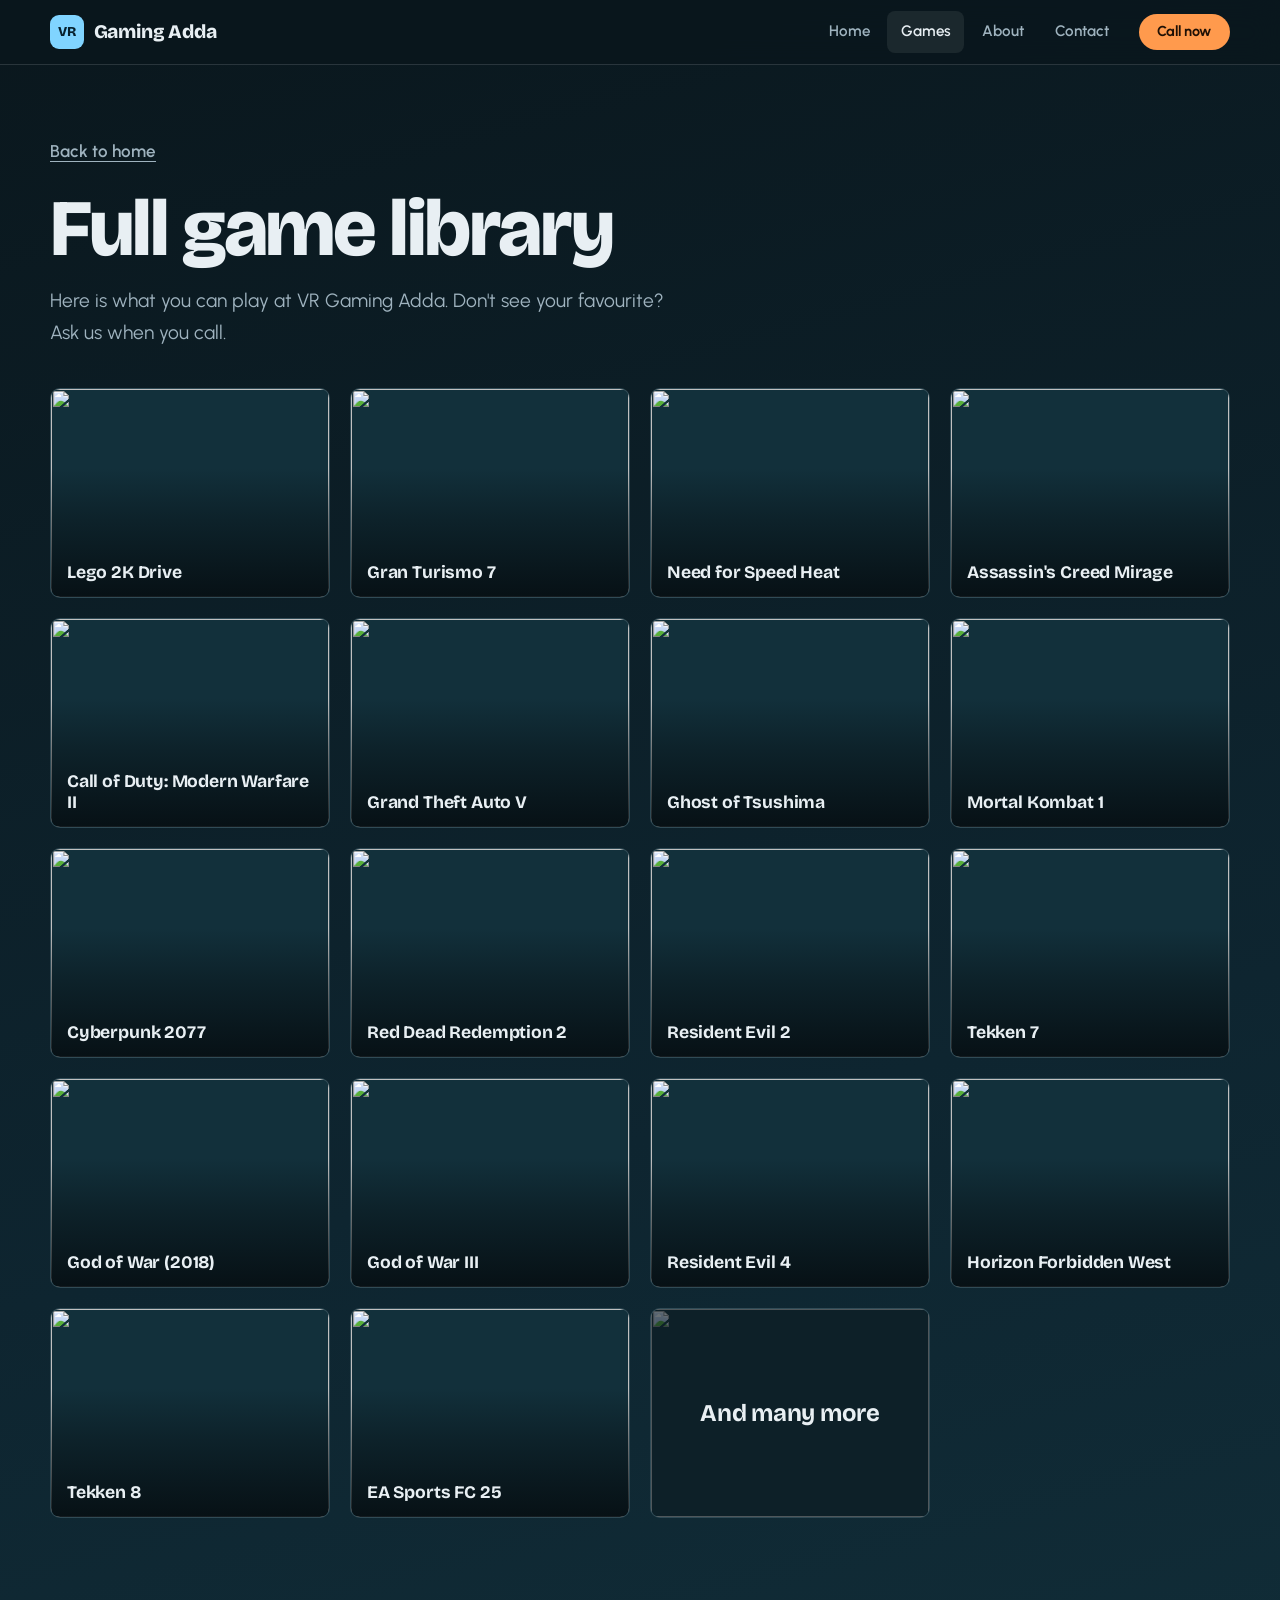
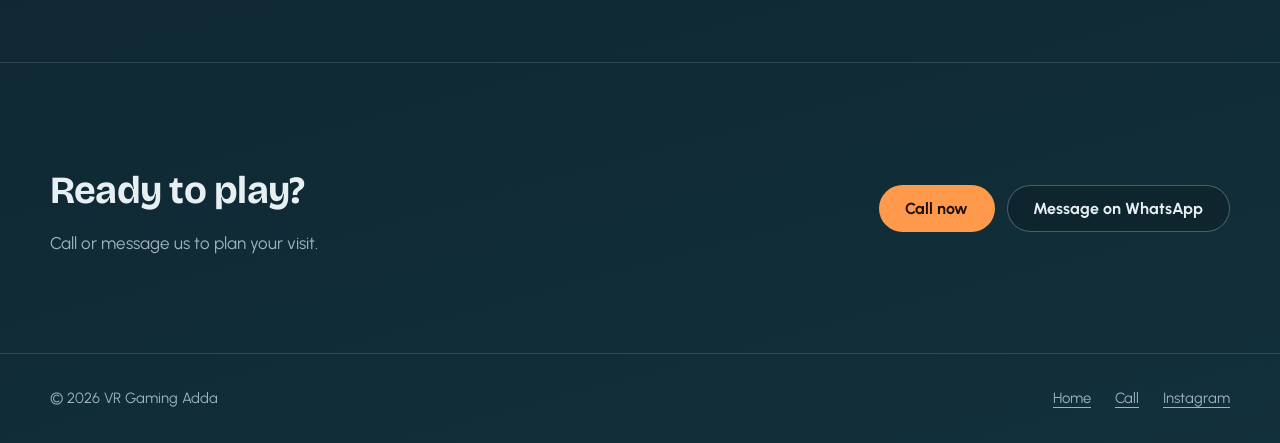
==== games.html @ e8f4fcd9 "original_code" ====
<!DOCTYPE html>
<html lang="en">
<head>
  <meta charset="UTF-8">
  <meta name="viewport" content="width=device-width, initial-scale=1">
  <title>Full Game Library | VR Gaming Adda</title>
  <meta name="description" content="Browse the PS4 and PS5 game library at VR Gaming Adda, Ghaziabad: God of War, Tekken, GTA V, Red Dead Redemption 2, EA Sports FC 25 and many more.">
  <meta name="theme-color" content="#0a171d">
  <meta property="og:type" content="website">
  <meta property="og:title" content="Full Game Library | VR Gaming Adda">
  <meta property="og:description" content="Browse the PS4 and PS5 games you can play at VR Gaming Adda in Ghaziabad.">
  <link rel="icon" href="data:image/svg+xml,%3Csvg xmlns='http://www.w3.org/2000/svg' viewBox='0 0 100 100'%3E%3Ctext y='.9em' font-size='90'%3E🎮%3C/text%3E%3C/svg%3E">

  <link rel="preconnect" href="https://fonts.googleapis.com">
  <link rel="preconnect" href="https://fonts.gstatic.com" crossorigin>
  <link href="https://fonts.googleapis.com/css2?family=Bricolage+Grotesque:wght@700;800&family=Urbanist:wght@400;500;600;700&display=swap" rel="stylesheet">
  <link rel="stylesheet" href="style.css">

  <script>document.documentElement.classList.add('js');</script>
</head>
<body>
  <a class="skip-link" href="#main">Skip to content</a>

  <header class="site-header">
    <div class="container header-inner">
      <a class="logo" href="index.html" aria-label="VR Gaming Adda, home">
        <span class="logo-badge" aria-hidden="true">VR</span>
        Gaming Adda
      </a>

      <nav id="site-nav" class="site-nav" aria-label="Main">
        <a href="index.html#home">Home</a>
        <a href="games.html" aria-current="page">Games</a>
        <a href="index.html#about">About</a>
        <a href="index.html#contact">Contact</a>
      </nav>

      <div class="header-actions">
        <a class="btn btn-primary btn-sm" href="tel:+917838750992">Call now</a>
        <button class="nav-toggle" type="button" aria-expanded="false" aria-controls="site-nav" aria-label="Open menu">
          <span class="nav-toggle-bars" aria-hidden="true"></span>
        </button>
      </div>
    </div>
  </header>

  <main id="main">

    <div class="container page-head">
      <a class="back-link" href="index.html">Back to home</a>
      <h1>Full game library</h1>
      <p class="page-lead">Here is what you can play at VR Gaming Adda. Don't see your favourite? Ask us when you call.</p>
    </div>

    <section class="section section--tight" aria-label="Game list">
      <div class="container">
        <ul class="tile-grid tile-grid--library" role="list">
          <li>
            <article class="tile reveal">
              <img src="img/lego.jpeg" alt="" loading="lazy" decoding="async">
              <h2 class="tile-title">Lego 2K Drive</h2>
            </article>
          </li>
          <li>
            <article class="tile reveal">
              <img src="img/gran.jpeg" alt="" loading="lazy" decoding="async">
              <h2 class="tile-title">Gran Turismo 7</h2>
            </article>
          </li>
          <li>
            <article class="tile reveal">
              <img src="img/nfs.jpeg" alt="" loading="lazy" decoding="async">
              <h2 class="tile-title">Need for Speed Heat</h2>
            </article>
          </li>
          <li>
            <article class="tile reveal">
              <img src="img/assasin.jpeg" alt="" loading="lazy" decoding="async">
              <h2 class="tile-title">Assassin's Creed Mirage</h2>
            </article>
          </li>
          <li>
            <article class="tile reveal">
              <img src="img/callofdutymw2.jpeg" alt="" loading="lazy" decoding="async">
              <h2 class="tile-title">Call of Duty: Modern Warfare II</h2>
            </article>
          </li>
          <li>
            <article class="tile reveal">
              <img src="img/gta5.jpeg" alt="" loading="lazy" decoding="async">
              <h2 class="tile-title">Grand Theft Auto V</h2>
            </article>
          </li>
          <li>
            <article class="tile reveal">
              <img src="img/ghost.jpeg" alt="" loading="lazy" decoding="async">
              <h2 class="tile-title">Ghost of Tsushima</h2>
            </article>
          </li>
          <li>
            <article class="tile reveal">
              <img src="img/mortal%20kombat%201.jpeg" alt="" loading="lazy" decoding="async">
              <h2 class="tile-title">Mortal Kombat 1</h2>
            </article>
          </li>
          <li>
            <article class="tile reveal">
              <img src="img/cyberpunk.jpeg" alt="" loading="lazy" decoding="async">
              <h2 class="tile-title">Cyberpunk 2077</h2>
            </article>
          </li>
          <li>
            <article class="tile reveal">
              <img src="img/red%20dead%202.jpeg" alt="" loading="lazy" decoding="async">
              <h2 class="tile-title">Red Dead Redemption 2</h2>
            </article>
          </li>
          <li>
            <article class="tile reveal">
              <img src="img/residen%20evil%202.jpeg" alt="" loading="lazy" decoding="async">
              <h2 class="tile-title">Resident Evil 2</h2>
            </article>
          </li>
          <li>
            <article class="tile reveal">
              <img src="img/tekken%207.jpeg" alt="" loading="lazy" decoding="async">
              <h2 class="tile-title">Tekken 7</h2>
            </article>
          </li>
          <li>
            <article class="tile reveal">
              <img src="img/gow%204.jpeg" alt="" loading="lazy" decoding="async">
              <h2 class="tile-title">God of War (2018)</h2>
            </article>
          </li>
          <li>
            <article class="tile reveal">
              <img src="img/gow3.jpeg" alt="" loading="lazy" decoding="async">
              <h2 class="tile-title">God of War III</h2>
            </article>
          </li>
          <li>
            <article class="tile reveal">
              <img src="img/resident%20evil%204.jpeg" alt="" loading="lazy" decoding="async">
              <h2 class="tile-title">Resident Evil 4</h2>
            </article>
          </li>
          <li>
            <article class="tile reveal">
              <img src="img/horizon%20west.jpeg" alt="" loading="lazy" decoding="async">
              <h2 class="tile-title">Horizon Forbidden West</h2>
            </article>
          </li>
          <li>
            <article class="tile reveal">
              <img src="img/tekken%208.jpeg" alt="" loading="lazy" decoding="async">
              <h2 class="tile-title">Tekken 8</h2>
            </article>
          </li>
          <li>
            <article class="tile reveal">
              <img src="img/fc25.jpeg" alt="" loading="lazy" decoding="async">
              <h2 class="tile-title">EA Sports FC 25</h2>
            </article>
          </li>
          <li>
            <article class="tile tile--more reveal">
              <img src="img/manymore.jpeg" alt="" loading="lazy" decoding="async">
              <h2 class="tile-title">And many more</h2>
            </article>
          </li>
        </ul>
      </div>
    </section>

    <section class="section cta" aria-labelledby="cta-title">
      <div class="container cta-inner">
        <div>
          <h2 id="cta-title">Ready to play?</h2>
          <p>Call or message us to plan your visit.</p>
        </div>
        <div class="hero-actions">
          <a class="btn btn-primary" href="tel:+917838750992">Call now</a>
          <a class="btn btn-outline" href="https://wa.me/917838750992?text=Hi!%20I%27d%20like%20to%20visit%20VR%20Gaming%20Adda.%20Are%20slots%20available%3F" target="_blank" rel="noopener noreferrer">Message on WhatsApp<span class="sr-only"> (opens in a new tab)</span></a>
        </div>
      </div>
    </section>

  </main>

  <footer class="site-footer">
    <div class="container footer-inner">
      <p>&copy; <span id="year">2026</span> VR Gaming Adda</p>
      <ul class="footer-links" role="list">
        <li><a href="index.html">Home</a></li>
        <li><a href="tel:+917838750992">Call</a></li>
        <li><a href="https://instagram.com/vrgamingadda" target="_blank" rel="noopener noreferrer">Instagram<span class="sr-only"> (opens in a new tab)</span></a></li>
      </ul>
    </div>
  </footer>

  <script src="script.js"></script>
</body>
</html>
---- style.css ----
/* ==========================================================================
   VR Gaming Adda: shared styles (used by index.html and games.html)
   Tweak the values in :root to restyle the whole site.
   ========================================================================== */

:root {
  /* Colour */
  --ink: #0a171d;          /* page background */
  --teal: #12303b;         /* raised surfaces */
  --screen: #80d4ff;       /* links, focus rings, accents (your original blue) */
  --ember: #ff9a4d;        /* call-to-action buttons */
  --mist: #e8eff3;         /* main text */
  --slate: #9fb3bf;        /* secondary text */
  --line: rgba(232, 239, 243, 0.14);
  --line-strong: rgba(232, 239, 243, 0.28);

  /* Type */
  --font-display: 'Bricolage Grotesque', 'Urbanist', system-ui, sans-serif;
  --font-body: 'Urbanist', system-ui, -apple-system, 'Segoe UI', Roboto, sans-serif;

  /* Layout */
  --header-h: 64px;
  --wrap: 1180px;
  --gutter: clamp(1rem, 4vw, 2rem);
  --radius: 10px;
  --tile-ratio: 4 / 3;     /* shape of game cards. Try 3 / 4 for portrait covers */
}

/* ---------- Base ---------- */

*, *::before, *::after { box-sizing: border-box; }

html {
  -webkit-text-size-adjust: 100%;
  scroll-behavior: smooth;
  /* keeps anchor targets from hiding under the sticky header */
  scroll-padding-top: calc(var(--header-h) + 1rem);
}

body {
  margin: 0;
  min-height: 100vh;
  font-family: var(--font-body);
  font-size: 1.0625rem;
  line-height: 1.65;
  color: var(--mist);
  background-color: var(--ink);
  background-image: linear-gradient(165deg, #0a171d 0%, #0e2530 55%, #12303b 100%);
}

img { display: block; max-width: 100%; }

a { color: var(--screen); }

h1, h2, h3 { font-family: var(--font-display); margin: 0; }

:focus-visible {
  outline: 3px solid var(--screen);
  outline-offset: 3px;
  border-radius: 4px;
}

.container {
  width: min(100% - 2 * var(--gutter), var(--wrap));
  margin-inline: auto;
}

.sr-only {
  position: absolute;
  width: 1px; height: 1px;
  margin: -1px; padding: 0;
  overflow: hidden;
  clip: rect(0, 0, 0, 0);
  white-space: nowrap;
  border: 0;
}

.skip-link {
  position: absolute;
  left: 1rem;
  top: -4rem;
  z-index: 200;
  padding: 0.6rem 1rem;
  border-radius: 8px;
  background: var(--ember);
  color: #1f1005;
  font-weight: 700;
  text-decoration: none;
}
.skip-link:focus { top: 1rem; }

/* ---------- Buttons ---------- */

.btn {
  display: inline-flex;
  align-items: center;
  justify-content: center;
  gap: 0.5rem;
  padding: 0.8rem 1.6rem;
  border: 1px solid transparent;
  border-radius: 999px;
  font: 700 1rem/1.2 var(--font-body);
  text-decoration: none;
  cursor: pointer;
  transition: background-color 0.2s ease, border-color 0.2s ease, color 0.2s ease;
}
.btn-primary { background: var(--ember); color: #1f1005; }
.btn-primary:hover { background: #ffb073; }
.btn-outline { border-color: var(--line-strong); color: var(--mist); background: rgba(10, 23, 29, 0.35); }
.btn-outline:hover { border-color: var(--mist); background: rgba(232, 239, 243, 0.1); }
.btn-sm { padding: 0.55rem 1.1rem; font-size: 0.9rem; }

/* ---------- Header ---------- */

.site-header {
  position: sticky;
  top: 0;
  z-index: 100;
  background: rgba(10, 23, 29, 0.85);
  -webkit-backdrop-filter: blur(14px);
  backdrop-filter: blur(14px);
  border-bottom: 1px solid var(--line);
}

.header-inner {
  display: flex;
  align-items: center;
  gap: 1rem;
  min-height: var(--header-h);
}

.logo {
  display: inline-flex;
  align-items: center;
  gap: 0.6rem;
  font-family: var(--font-display);
  font-size: 1.2rem;
  font-weight: 800;
  letter-spacing: -0.01em;
  color: var(--mist);
  text-decoration: none;
  white-space: nowrap;
}
.logo-badge {
  display: grid;
  place-items: center;
  width: 34px;
  height: 34px;
  border-radius: 9px;
  background: var(--screen);
  color: #06202c;
  font-size: 0.85rem;
  font-weight: 800;
}

.site-nav {
  display: flex;
  align-items: center;
  gap: 0.25rem;
  margin-left: auto;
}
.site-nav a {
  padding: 0.5rem 0.85rem;
  border-radius: 8px;
  color: var(--slate);
  font-weight: 600;
  font-size: 0.95rem;
  text-decoration: none;
  transition: color 0.2s ease, background-color 0.2s ease;
}
.site-nav a:hover,
.site-nav a[aria-current] { color: var(--mist); background: rgba(232, 239, 243, 0.08); }

.header-actions { display: flex; align-items: center; gap: 0.5rem; }

.nav-toggle {
  display: none;
  align-items: center;
  justify-content: center;
  width: 44px;
  height: 44px;
  padding: 0;
  border: 1px solid var(--line-strong);
  border-radius: 10px;
  background: transparent;
  color: var(--mist);
  cursor: pointer;
}
.nav-toggle-bars,
.nav-toggle-bars::before,
.nav-toggle-bars::after {
  display: block;
  width: 18px;
  height: 2px;
  border-radius: 2px;
  background: currentColor;
  transition: transform 0.25s ease, background-color 0.2s ease;
}
.nav-toggle-bars { position: relative; }
.nav-toggle-bars::before,
.nav-toggle-bars::after { content: ""; position: absolute; left: 0; }
.nav-toggle-bars::before { top: -6px; }
.nav-toggle-bars::after { top: 6px; }
.nav-toggle[aria-expanded="true"] .nav-toggle-bars { background: transparent; }
.nav-toggle[aria-expanded="true"] .nav-toggle-bars::before { transform: translateY(6px) rotate(45deg); }
.nav-toggle[aria-expanded="true"] .nav-toggle-bars::after { transform: translateY(-6px) rotate(-45deg); }

@media (max-width: 820px) {
  .header-inner { flex-wrap: wrap; }
  .header-actions { margin-left: auto; }

  /* Without JavaScript the links simply wrap onto a second row. */
  .site-nav { order: 3; width: 100%; margin: 0; flex-wrap: wrap; padding-bottom: 0.6rem; }

  /* With JavaScript they collapse into a menu. */
  .js .header-inner { flex-wrap: nowrap; }
  .js .nav-toggle { display: inline-flex; }
  .js .site-nav {
    display: none;
    position: absolute;
    top: 100%;
    left: 0;
    right: 0;
    flex-direction: column;
    align-items: stretch;
    gap: 0;
    padding: 0.5rem var(--gutter) 1rem;
    background: rgba(10, 23, 29, 0.98);
    border-bottom: 1px solid var(--line-strong);
  }
  .js .site-nav.is-open { display: flex; }
  .site-nav a { padding: 0.85rem 0.5rem; font-size: 1.05rem; }
}

@media (max-width: 400px) {
  .header-inner { gap: 0.5rem; }
  .logo { font-size: 1rem; gap: 0.5rem; }
  .logo-badge { width: 30px; height: 30px; font-size: 0.8rem; }
  .header-actions .btn-sm { padding: 0.5rem 0.9rem; }
}

/* ---------- Hero (home page) ---------- */

.hero {
  position: relative;
  isolation: isolate;
  display: flex;
  align-items: flex-end;
  min-height: 88vh;
  min-height: 88svh;
  padding-block: 5rem clamp(2.5rem, 7vw, 5rem);
  overflow: hidden;
  background: var(--teal);
}
.hero-bg {
  position: absolute;
  inset: 0;
  z-index: -2;
  width: 100%;
  height: 100%;
  object-fit: cover;
}
.hero::after {
  content: "";
  position: absolute;
  inset: 0;
  z-index: -1;
  background:
    linear-gradient(0deg, var(--ink) 0%, rgba(10, 23, 29, 0) 35%),
    linear-gradient(90deg, rgba(10, 23, 29, 0.9) 0%, rgba(10, 23, 29, 0.6) 55%, rgba(10, 23, 29, 0.3) 100%);
}
@media (max-width: 600px) {
  .hero::after {
    background:
      linear-gradient(0deg, var(--ink) 0%, rgba(10, 23, 29, 0) 35%),
      rgba(10, 23, 29, 0.6);
  }
}

.status {
  display: inline-flex;
  align-items: center;
  gap: 0.6rem;
  margin: 0 0 1.25rem;
  padding: 0.4rem 0.95rem;
  border: 1px solid var(--line-strong);
  border-radius: 999px;
  background: rgba(10, 23, 29, 0.7);
  font-size: 0.9rem;
  font-weight: 600;
}
.status-dot {
  width: 0.6rem;
  height: 0.6rem;
  border-radius: 50%;
  background: var(--screen);
}
.status[data-state="open"] .status-dot { background: #4ade80; box-shadow: 0 0 0 4px rgba(74, 222, 128, 0.22); }
.status[data-state="closed"] .status-dot { background: var(--ember); box-shadow: 0 0 0 4px rgba(255, 154, 77, 0.22); }

.hero h1 {
  font-size: clamp(3.25rem, 11vw, 8rem);
  font-weight: 800;
  line-height: 0.95;
  letter-spacing: -0.035em;
}
.hero h1 span { display: block; }
/* each line steps in a little further, like climbing levels */
@media (min-width: 700px) {
  .hero h1 span:nth-child(2) { padding-left: 0.5em; }
  .hero h1 span:nth-child(3) { padding-left: 1em; }
}

.hero-lead {
  max-width: 30em;
  margin: 1.5rem 0 2rem;
  font-size: clamp(1.1rem, 2.5vw, 1.35rem);
  color: var(--mist);
}
.hero-actions { display: flex; flex-wrap: wrap; gap: 0.75rem; }

/* One orchestrated page-load moment: the title, then the details. */
@keyframes rise {
  from { opacity: 0; transform: translateY(24px); }
  to   { opacity: 1; transform: none; }
}
.hero .status,
.hero h1 span,
.hero .hero-lead,
.hero .hero-actions { animation: rise 0.7s cubic-bezier(0.2, 0.7, 0.2, 1) both; }
.hero h1 span:nth-child(1) { animation-delay: 0.10s; }
.hero h1 span:nth-child(2) { animation-delay: 0.22s; }
.hero h1 span:nth-child(3) { animation-delay: 0.34s; }
.hero .hero-lead    { animation-delay: 0.50s; }
.hero .hero-actions { animation-delay: 0.60s; }

/* ---------- Sections ---------- */

.section { padding-block: clamp(3.5rem, 8vw, 6rem); }
.section--tight { padding-top: 1rem; }

.section-head {
  display: flex;
  flex-wrap: wrap;
  align-items: flex-end;
  justify-content: space-between;
  gap: 0.75rem 2rem;
  margin-bottom: 2rem;
}
.section-title {
  font-size: clamp(2rem, 5vw, 3.1rem);
  font-weight: 700;
  line-height: 1.1;
  letter-spacing: -0.025em;
}
.section-sub { margin: 0.5rem 0 0; color: var(--slate); }

.text-link { font-weight: 700; text-underline-offset: 0.25em; }

/* ---------- Game tiles ---------- */

.tile-grid {
  display: grid;
  grid-template-columns: repeat(2, minmax(0, 1fr));
  gap: clamp(0.75rem, 2vw, 1.25rem);
  margin: 0;
  padding: 0;
  list-style: none;
}
@media (min-width: 720px) {
  .tile-grid { grid-template-columns: repeat(3, minmax(0, 1fr)); }
}
@media (min-width: 1040px) {
  .tile-grid--library { grid-template-columns: repeat(4, minmax(0, 1fr)); }
}

.tile {
  position: relative;
  margin: 0;
  overflow: hidden;
  aspect-ratio: var(--tile-ratio);
  border: 1px solid var(--line);
  border-radius: var(--radius);
  background: var(--teal);
  transition: border-color 0.25s ease;
}
.tile img {
  position: absolute;
  inset: 0;
  width: 100%;
  height: 100%;
  object-fit: cover;
  transition: transform 0.6s ease;
}
/* dark fade so the title is always readable, whatever the cover looks like */
.tile::after {
  content: "";
  position: absolute;
  inset: 0;
  background: linear-gradient(0deg, rgba(6, 14, 18, 0.92) 0%, rgba(6, 14, 18, 0.4) 38%, rgba(6, 14, 18, 0) 62%);
}
.tile-title {
  position: absolute;
  z-index: 1;
  left: 0;
  right: 0;
  bottom: 0;
  padding: 0.9rem 1rem;
  font-size: clamp(0.95rem, 1.6vw, 1.1rem);
  font-weight: 700;
  line-height: 1.2;
  letter-spacing: -0.01em;
}

.tile--more::after { background: rgba(10, 23, 29, 0.62); }
.tile--more .tile-title {
  top: 0;
  display: grid;
  place-items: center;
  padding: 1rem;
  text-align: center;
  font-size: clamp(1.15rem, 2.4vw, 1.5rem);
}

@media (hover: hover) {
  .tile:hover { border-color: rgba(128, 212, 255, 0.6); }
  .tile:hover img { transform: scale(1.05); }
}

/* Scroll reveal for tiles. Only applies when JavaScript is running,
   so the games are never hidden if it fails to load. */
.js .reveal {
  opacity: 0;
  transform: translateY(18px);
  transition:
    opacity 0.6s ease var(--d, 0s),
    transform 0.6s ease var(--d, 0s),
    border-color 0.25s ease;
}
.js .reveal.is-visible { opacity: 1; transform: none; }

/* ---------- About ---------- */

.split { display: grid; gap: 2.5rem; }
@media (min-width: 880px) {
  .split { grid-template-columns: minmax(0, 1.15fr) minmax(0, 1fr); gap: 5rem; align-items: start; }
}

.about-text {
  max-width: 34em;
  margin: 1.25rem 0 0;
  font-size: 1.2rem;
  line-height: 1.65;
}

.specs { margin: 0; border-top: 1px solid var(--line-strong); }
.spec {
  display: grid;
  grid-template-columns: 7rem 1fr;
  gap: 1rem;
  padding: 1.1rem 0;
  border-bottom: 1px solid var(--line);
}
.spec dt { color: var(--slate); font-weight: 600; }
.spec dd { margin: 0; font-weight: 600; }

/* ---------- Contact ---------- */

.contact-number {
  display: inline-block;
  margin-top: 1.25rem;
  font-family: var(--font-display);
  font-size: clamp(1.75rem, 6vw, 3.5rem);
  font-weight: 800;
  line-height: 1.05;
  letter-spacing: -0.03em;
  white-space: nowrap;
  color: var(--mist);
  text-decoration: none;
}
.contact-number:hover { color: var(--ember); }
.contact-hours { margin: 0.75rem 0 0; color: var(--slate); }

.contact-list { margin: 0; padding: 0; list-style: none; border-top: 1px solid var(--line-strong); }
.contact-list li { border-bottom: 1px solid var(--line); }
.contact-list a {
  display: flex;
  flex-wrap: wrap;
  justify-content: space-between;
  gap: 0.25rem 1rem;
  padding: 1.1rem 0.5rem;
  color: var(--mist);
  font-weight: 700;
  text-decoration: none;
  transition: background-color 0.2s ease;
}
.contact-list a:hover { background: rgba(232, 239, 243, 0.05); }
.contact-list a span:last-child { color: var(--slate); font-weight: 500; overflow-wrap: anywhere; }

/* ---------- Games page ---------- */

.page-head { padding-block: clamp(2.5rem, 6vw, 4.5rem) 1.5rem; }
.back-link { display: inline-block; margin-bottom: 1.5rem; color: var(--slate); font-weight: 600; text-underline-offset: 0.25em; }
.back-link:hover { color: var(--mist); }
.page-head h1 {
  font-size: clamp(2.6rem, 8vw, 5rem);
  font-weight: 800;
  line-height: 1;
  letter-spacing: -0.03em;
}
.page-lead { max-width: 32em; margin: 1rem 0 0; font-size: 1.2rem; color: var(--slate); }

.cta { border-top: 1px solid var(--line); margin-top: clamp(1rem, 4vw, 3rem); }
.cta-inner { display: flex; flex-wrap: wrap; align-items: center; justify-content: space-between; gap: 1.5rem 2rem; }
.cta h2 { font-size: clamp(1.6rem, 4vw, 2.4rem); font-weight: 700; letter-spacing: -0.02em; }
.cta p { margin: 0.4rem 0 0; color: var(--slate); }

/* ---------- Footer ---------- */

.site-footer {
  padding-block: 2rem;
  border-top: 1px solid var(--line);
  color: var(--slate);
  font-size: 0.925rem;
}
.footer-inner { display: flex; flex-wrap: wrap; justify-content: space-between; gap: 0.75rem 2rem; }
.footer-inner p { margin: 0; }
.footer-links { display: flex; flex-wrap: wrap; gap: 0.5rem 1.5rem; margin: 0; padding: 0; list-style: none; }
.footer-links a { color: var(--slate); text-underline-offset: 0.25em; }
.footer-links a:hover { color: var(--mist); }

/* ---------- Reduced motion ---------- */

@media (prefers-reduced-motion: reduce) {
  html { scroll-behavior: auto; }
  *, *::before, *::after {
    animation-duration: 0.01ms !important;
    animation-delay: 0s !important;
    transition-duration: 0.01ms !important;
    transition-delay: 0s !important;
  }
}
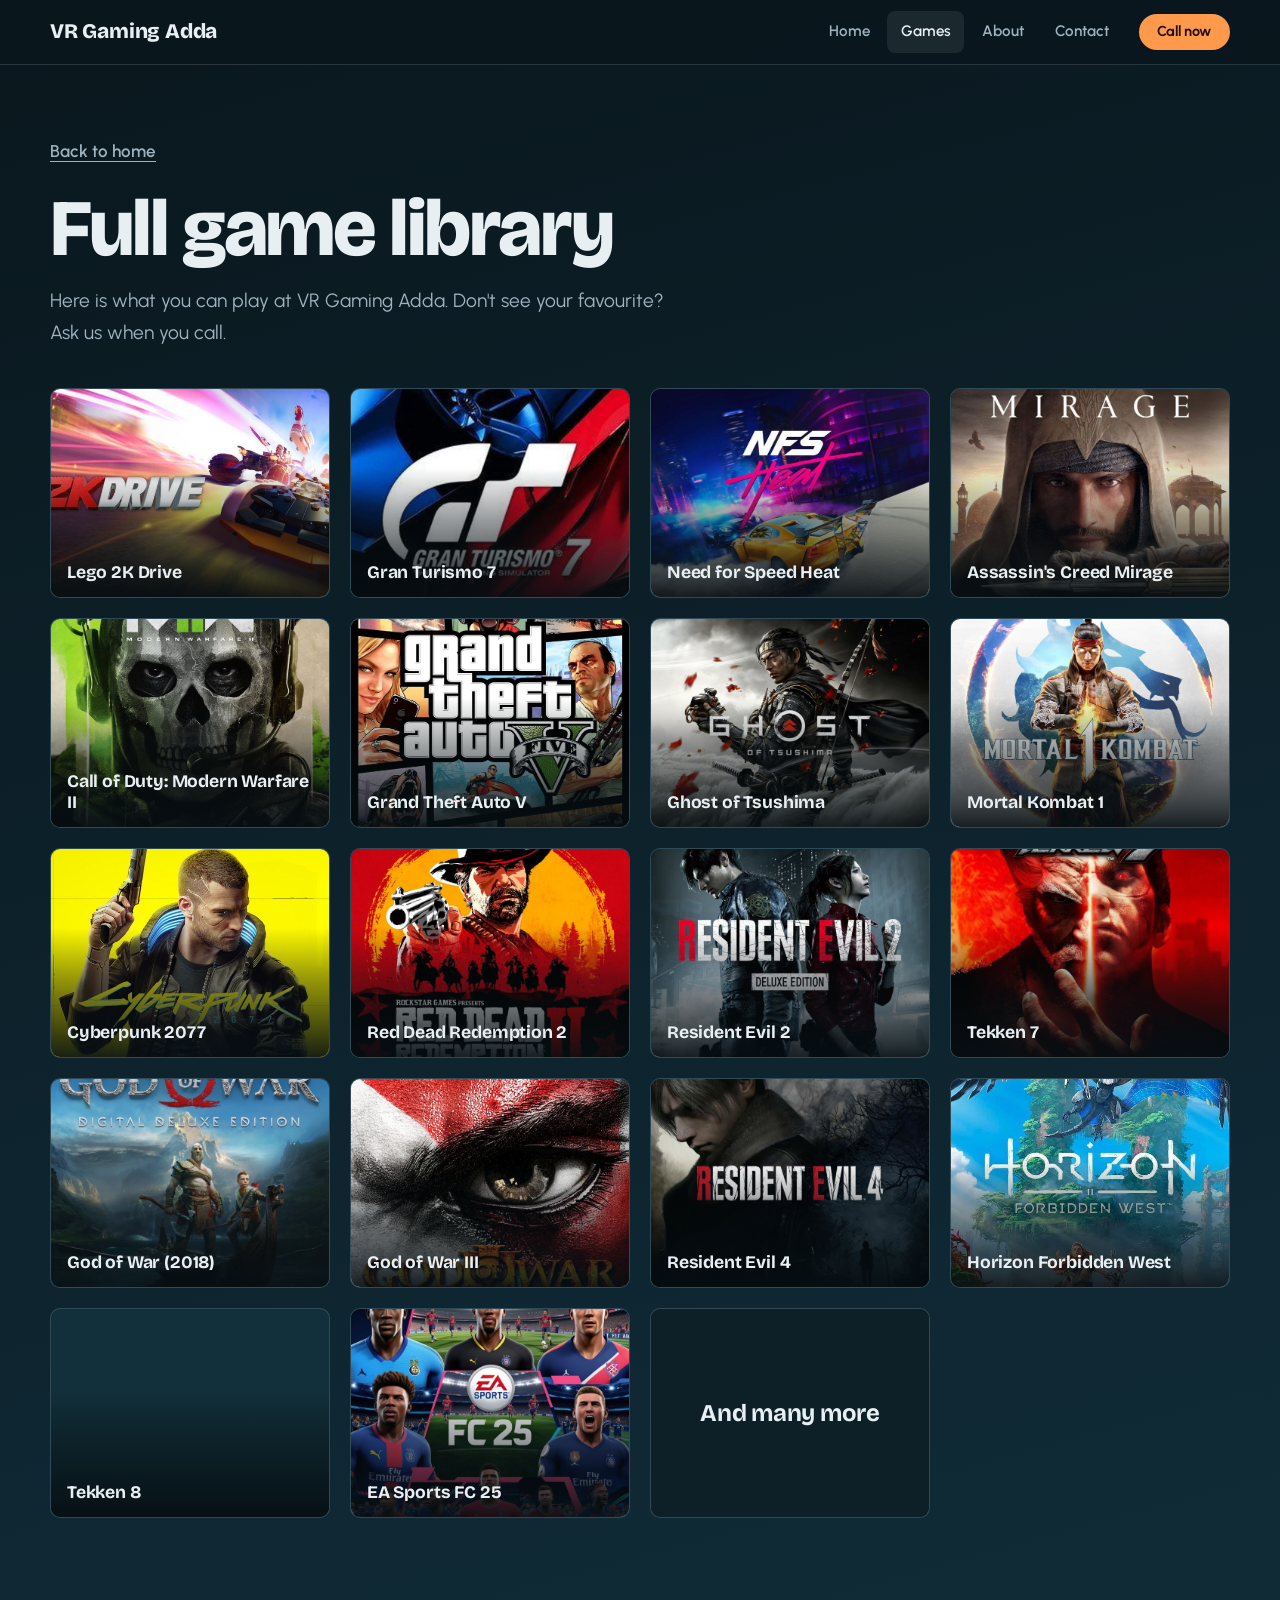
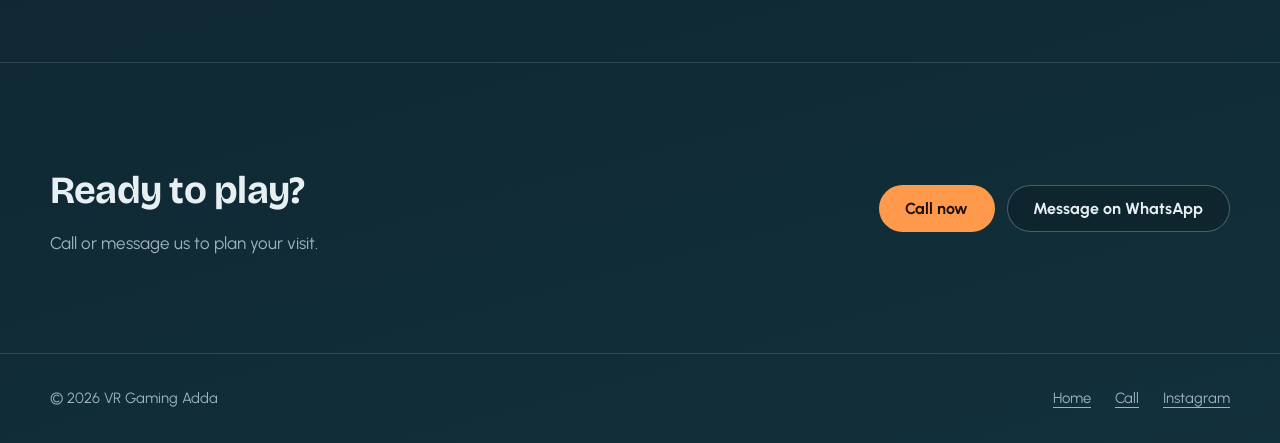
==== commit 00db7dd6: "cosmetic_changes" ====
--- a/games.html
+++ b/games.html
@@ -23,10 +23,7 @@
 
   <header class="site-header">
     <div class="container header-inner">
-      <a class="logo" href="index.html" aria-label="VR Gaming Adda, home">
-        <span class="logo-badge" aria-hidden="true">VR</span>
-        Gaming Adda
-      </a>
+      <a class="logo" href="index.html">VR Gaming Adda</a>
 
       <nav id="site-nav" class="site-nav" aria-label="Main">
         <a href="index.html#home">Home</a>
--- a/style.css
+++ b/style.css
@@ -130,27 +130,13 @@
 }
 
 .logo {
-  display: inline-flex;
-  align-items: center;
-  gap: 0.6rem;
   font-family: var(--font-display);
-  font-size: 1.2rem;
+  font-size: 1.3rem;
   font-weight: 800;
   letter-spacing: -0.01em;
   color: var(--mist);
   text-decoration: none;
   white-space: nowrap;
-}
-.logo-badge {
-  display: grid;
-  place-items: center;
-  width: 34px;
-  height: 34px;
-  border-radius: 9px;
-  background: var(--screen);
-  color: #06202c;
-  font-size: 0.85rem;
-  font-weight: 800;
 }
 
 .site-nav {
@@ -234,8 +220,7 @@
 
 @media (max-width: 400px) {
   .header-inner { gap: 0.5rem; }
-  .logo { font-size: 1rem; gap: 0.5rem; }
-  .logo-badge { width: 30px; height: 30px; font-size: 0.8rem; }
+  .logo { font-size: 1.1rem; }
   .header-actions .btn-sm { padding: 0.5rem 0.9rem; }
 }
 
@@ -299,10 +284,10 @@
 .status[data-state="closed"] .status-dot { background: var(--ember); box-shadow: 0 0 0 4px rgba(255, 154, 77, 0.22); }
 
 .hero h1 {
-  font-size: clamp(3.25rem, 11vw, 8rem);
+  font-size: clamp(2.5rem, 6vw, 4.5rem);
   font-weight: 800;
-  line-height: 0.95;
-  letter-spacing: -0.035em;
+  line-height: 1;
+  letter-spacing: -0.03em;
 }
 .hero h1 span { display: block; }
 /* each line steps in a little further, like climbing levels */
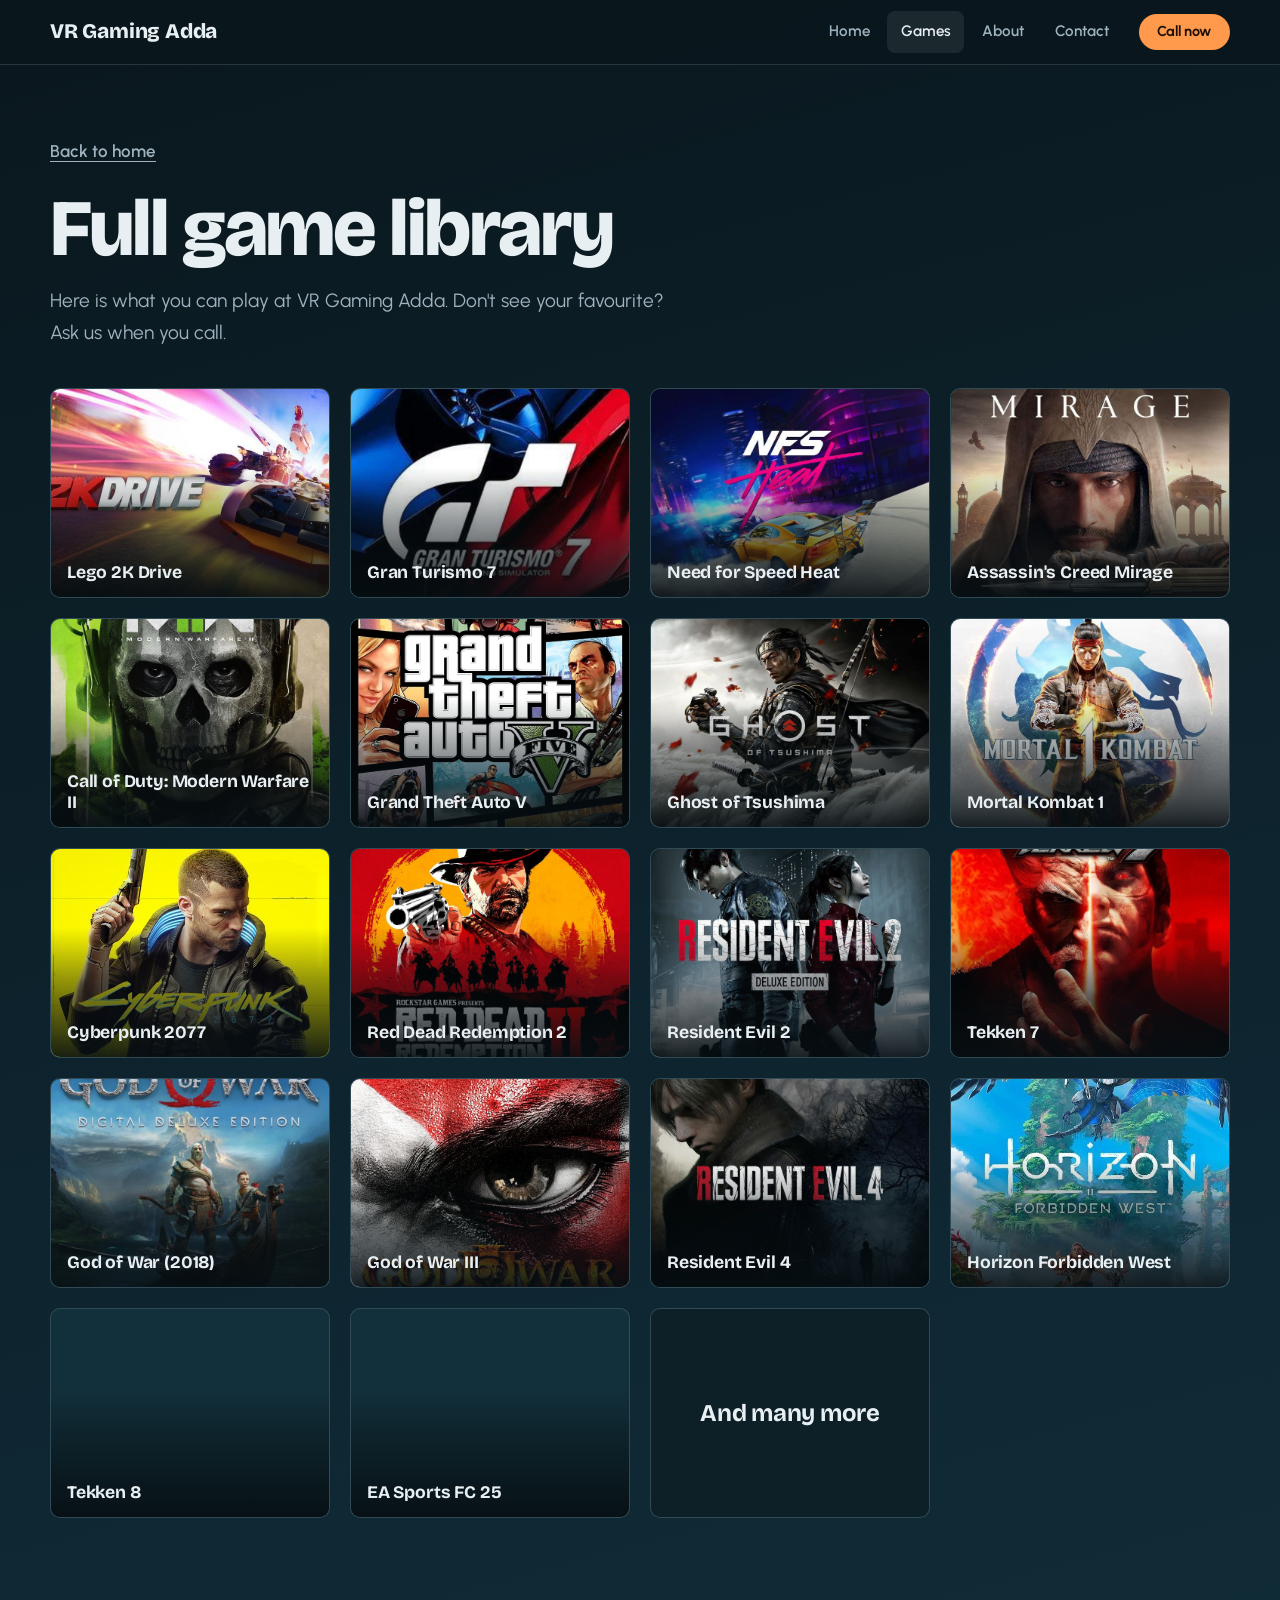
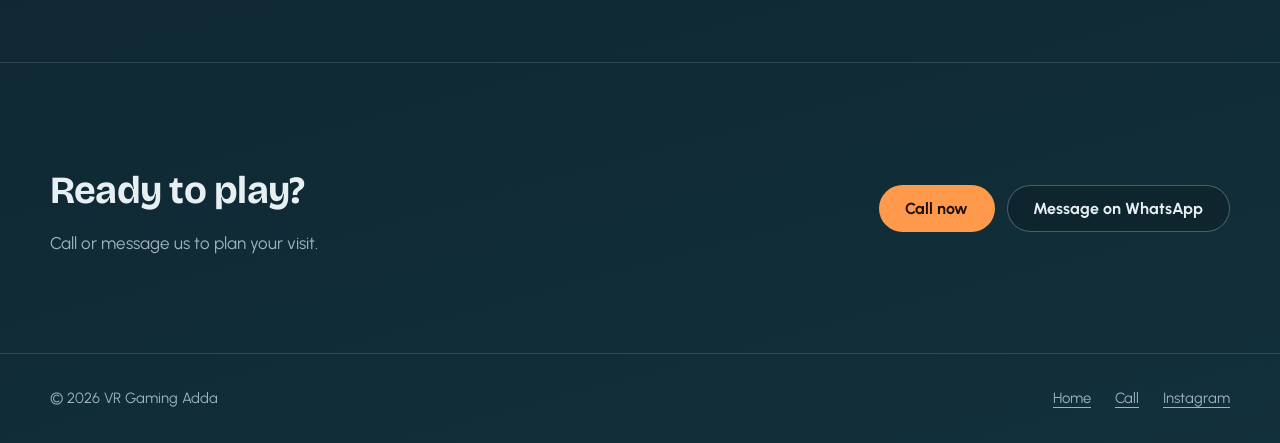
==== commit 3730884f: "embedding maps" ====
--- a/games.html
+++ b/games.html
@@ -4,11 +4,11 @@
   <meta charset="UTF-8">
   <meta name="viewport" content="width=device-width, initial-scale=1">
   <title>Full Game Library | VR Gaming Adda</title>
-  <meta name="description" content="Browse the PS4 and PS5 game library at VR Gaming Adda, Ghaziabad: God of War, Tekken, GTA V, Red Dead Redemption 2, EA Sports FC 25 and many more.">
+  <meta name="description" content="Browse the games you can play at VR Gaming Adda, Ghaziabad: God of War, Tekken, GTA V, Red Dead Redemption 2, EA Sports FC 25 and many more.">
   <meta name="theme-color" content="#0a171d">
   <meta property="og:type" content="website">
   <meta property="og:title" content="Full Game Library | VR Gaming Adda">
-  <meta property="og:description" content="Browse the PS4 and PS5 games you can play at VR Gaming Adda in Ghaziabad.">
+  <meta property="og:description" content="Browse the games you can play at VR Gaming Adda in Ghaziabad.">
   <link rel="icon" href="data:image/svg+xml,%3Csvg xmlns='http://www.w3.org/2000/svg' viewBox='0 0 100 100'%3E%3Ctext y='.9em' font-size='90'%3E🎮%3C/text%3E%3C/svg%3E">
 
   <link rel="preconnect" href="https://fonts.googleapis.com">
--- a/style.css
+++ b/style.css
@@ -231,9 +231,9 @@
   isolation: isolate;
   display: flex;
   align-items: flex-end;
-  min-height: 88vh;
-  min-height: 88svh;
-  padding-block: 5rem clamp(2.5rem, 7vw, 5rem);
+  min-height: 60vh;
+  min-height: 60svh;
+  padding-block: 4rem clamp(2rem, 5vw, 3.5rem);
   overflow: hidden;
   background: var(--teal);
 }
@@ -289,12 +289,7 @@
   line-height: 1;
   letter-spacing: -0.03em;
 }
-.hero h1 span { display: block; }
-/* each line steps in a little further, like climbing levels */
-@media (min-width: 700px) {
-  .hero h1 span:nth-child(2) { padding-left: 0.5em; }
-  .hero h1 span:nth-child(3) { padding-left: 1em; }
-}
+.hero h1 span { display: inline-block; }
 
 .hero-lead {
   max-width: 30em;
@@ -482,6 +477,20 @@
 .contact-list a:hover { background: rgba(232, 239, 243, 0.05); }
 .contact-list a span:last-child { color: var(--slate); font-weight: 500; overflow-wrap: anywhere; }
 
+.map {
+  margin-top: clamp(2rem, 5vw, 3.5rem);
+  overflow: hidden;
+  border: 1px solid var(--line);
+  border-radius: var(--radius);
+  background: var(--teal);
+}
+.map iframe {
+  display: block;
+  width: 100%;
+  height: clamp(280px, 40vw, 420px);
+  border: 0;
+}
+
 /* ---------- Games page ---------- */
 
 .page-head { padding-block: clamp(2.5rem, 6vw, 4.5rem) 1.5rem; }
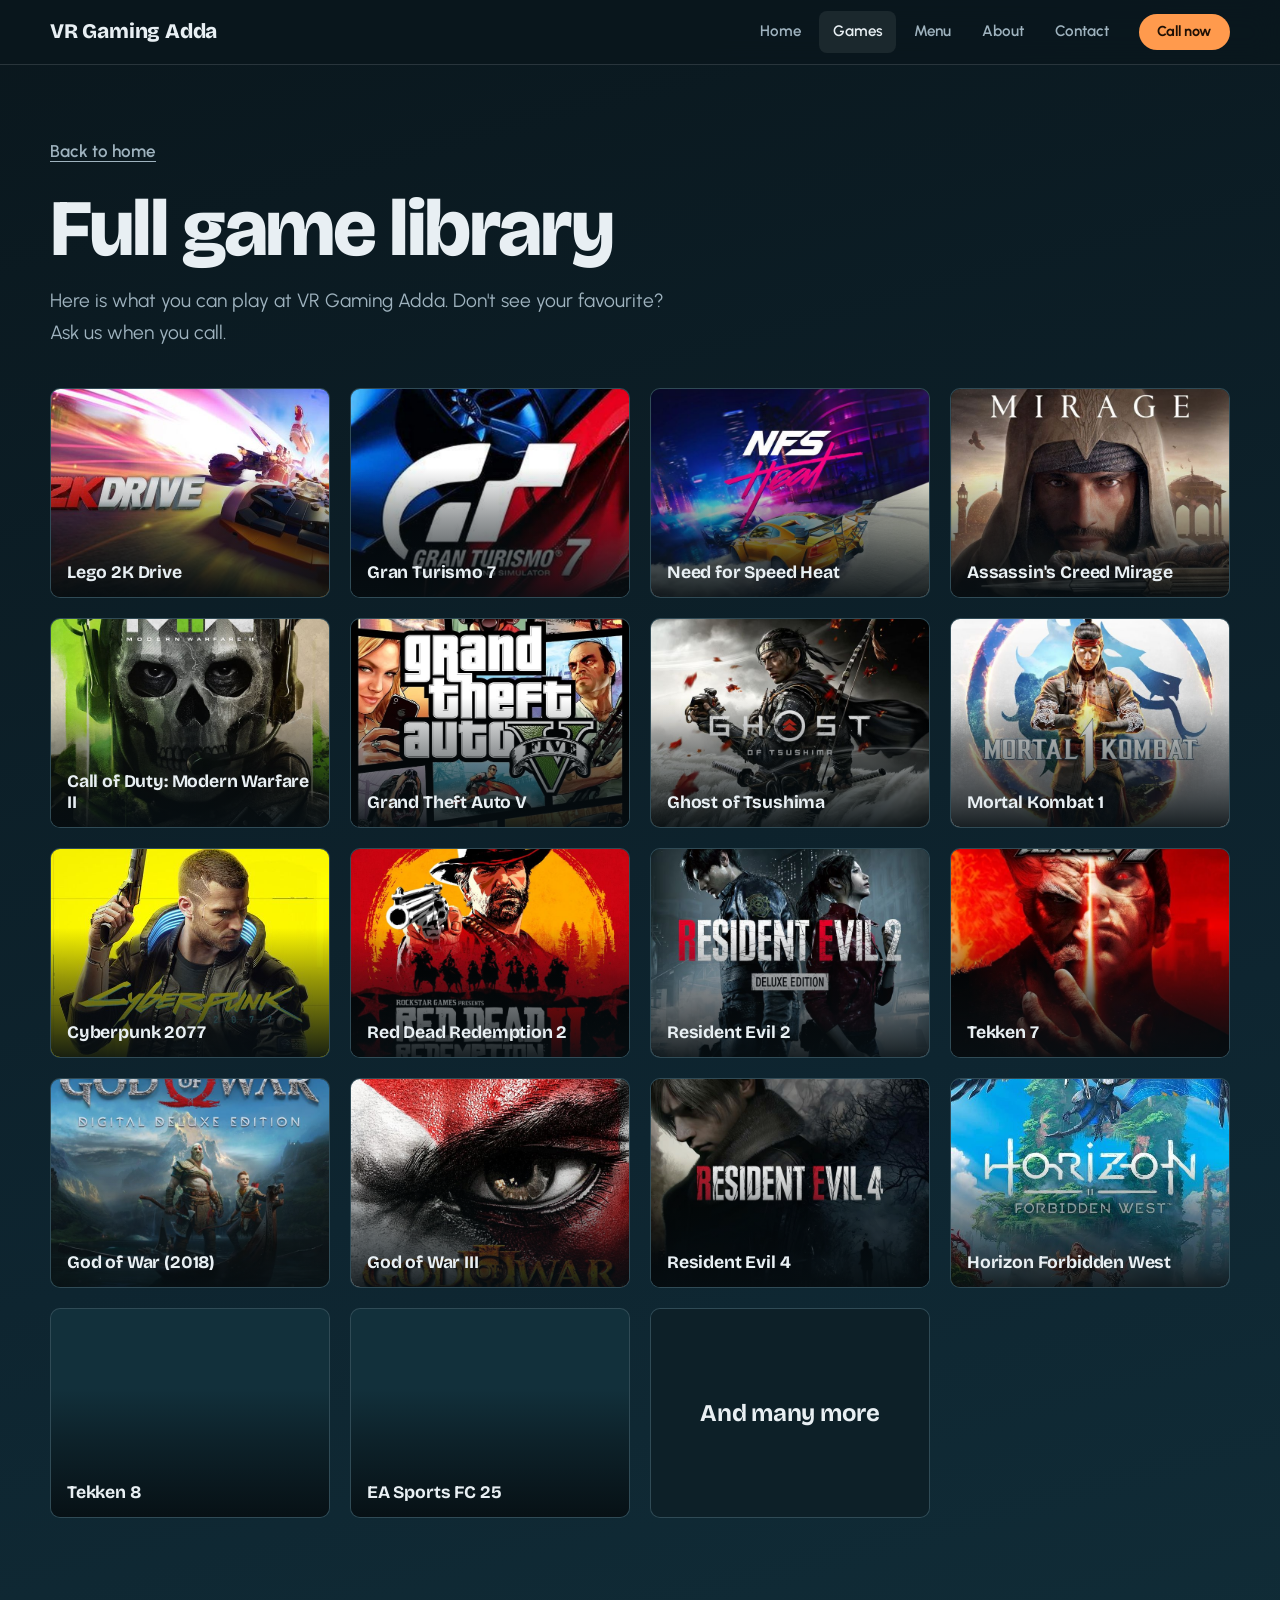
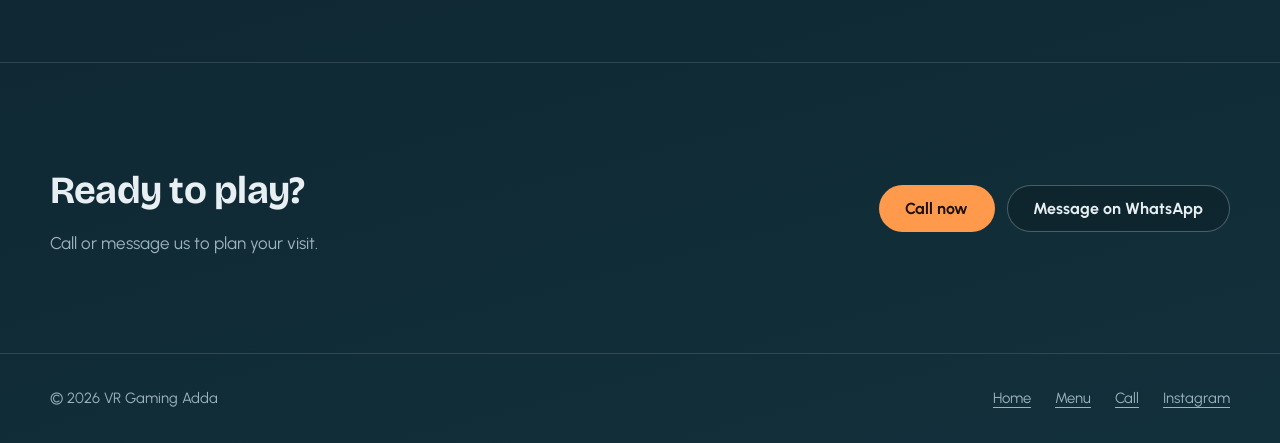
==== commit c01f608c: "menu addtion" ====
--- a/games.html
+++ b/games.html
@@ -28,6 +28,7 @@
       <nav id="site-nav" class="site-nav" aria-label="Main">
         <a href="index.html#home">Home</a>
         <a href="games.html" aria-current="page">Games</a>
+        <a href="menu.html">Menu</a>
         <a href="index.html#about">About</a>
         <a href="index.html#contact">Contact</a>
       </nav>
@@ -190,6 +191,7 @@
       <p>&copy; <span id="year">2026</span> VR Gaming Adda</p>
       <ul class="footer-links" role="list">
         <li><a href="index.html">Home</a></li>
+        <li><a href="menu.html">Menu</a></li>
         <li><a href="tel:+917838750992">Call</a></li>
         <li><a href="https://instagram.com/vrgamingadda" target="_blank" rel="noopener noreferrer">Instagram<span class="sr-only"> (opens in a new tab)</span></a></li>
       </ul>
--- a/style.css
+++ b/style.css
@@ -233,7 +233,7 @@
   align-items: flex-end;
   min-height: 60vh;
   min-height: 60svh;
-  padding-block: 4rem clamp(2rem, 5vw, 3.5rem);
+  padding-block: 4rem clamp(1.5rem, 3vw, 2.25rem);
   overflow: hidden;
   background: var(--teal);
 }
@@ -318,6 +318,8 @@
 
 .section { padding-block: clamp(3.5rem, 8vw, 6rem); }
 .section--tight { padding-top: 1rem; }
+/* the section right after the hero needs less space above it */
+.hero + .section { padding-top: clamp(1.5rem, 3vw, 2.5rem); }
 
 .section-head {
   display: flex;
@@ -509,6 +511,92 @@
 .cta h2 { font-size: clamp(1.6rem, 4vw, 2.4rem); font-weight: 700; letter-spacing: -0.02em; }
 .cta p { margin: 0.4rem 0 0; color: var(--slate); }
 
+/* ---------- Menu page ---------- */
+
+.menu-jump {
+  display: flex;
+  flex-wrap: wrap;
+  gap: 0.5rem;
+  margin: 1.75rem 0 0;
+  padding: 0;
+  list-style: none;
+}
+.menu-jump:empty { display: none; }
+.menu-jump a {
+  display: inline-block;
+  padding: 0.45rem 1.05rem;
+  border: 1px solid var(--line-strong);
+  border-radius: 999px;
+  color: var(--mist);
+  font-size: 0.95rem;
+  font-weight: 600;
+  text-decoration: none;
+  transition: border-color 0.2s ease, background-color 0.2s ease;
+}
+.menu-jump a:hover { border-color: var(--mist); background: rgba(232, 239, 243, 0.08); }
+
+.menu-root { padding-bottom: clamp(3rem, 7vw, 5rem); }
+.menu-noscript { color: var(--slate); }
+
+/* title on the left, prices on the right, like a printed price board */
+.menu-section {
+  display: grid;
+  gap: 1.25rem 4rem;
+  padding-block: clamp(1.75rem, 4vw, 2.75rem);
+  border-top: 1px solid var(--line-strong);
+}
+@media (min-width: 880px) {
+  .menu-section { grid-template-columns: minmax(0, 1fr) minmax(0, 2fr); }
+}
+.menu-title {
+  font-size: clamp(1.75rem, 3.5vw, 2.4rem);
+  font-weight: 700;
+  line-height: 1.1;
+  letter-spacing: -0.02em;
+}
+
+.menu-list { margin: 0; padding: 0; }
+.menu-item {
+  display: flex;
+  align-items: baseline;
+  gap: 1rem;
+  padding: 0.7rem 0;
+}
+.menu-item dt {
+  display: flex;
+  flex: 1;
+  align-items: baseline;
+  gap: 0.75rem;
+  min-width: 0;
+  font-weight: 600;
+}
+/* dotted line from the item name to its price */
+.menu-item dt::after {
+  content: "";
+  flex: 1;
+  min-width: 1.5rem;
+  border-bottom: 2px dotted var(--line-strong);
+  transform: translateY(-0.25em);
+}
+.menu-item dd {
+  margin: 0;
+  font-family: var(--font-display);
+  font-size: 1.15rem;
+  font-weight: 700;
+  font-variant-numeric: tabular-nums;
+  white-space: nowrap;
+}
+
+.combo-grid {
+  display: grid;
+  grid-template-columns: repeat(auto-fit, minmax(min(100%, 260px), 1fr));
+  gap: 2rem 2.5rem;
+}
+.combo { padding-top: 0.9rem; border-top: 2px solid var(--screen); }
+.combo h3 { font-size: 1.25rem; font-weight: 700; letter-spacing: -0.01em; }
+.combo-includes { margin: 0.25rem 0 0; color: var(--slate); font-size: 0.95rem; }
+.combo .menu-item { padding: 0.5rem 0; }
+
 /* ---------- Footer ---------- */
 
 .site-footer {
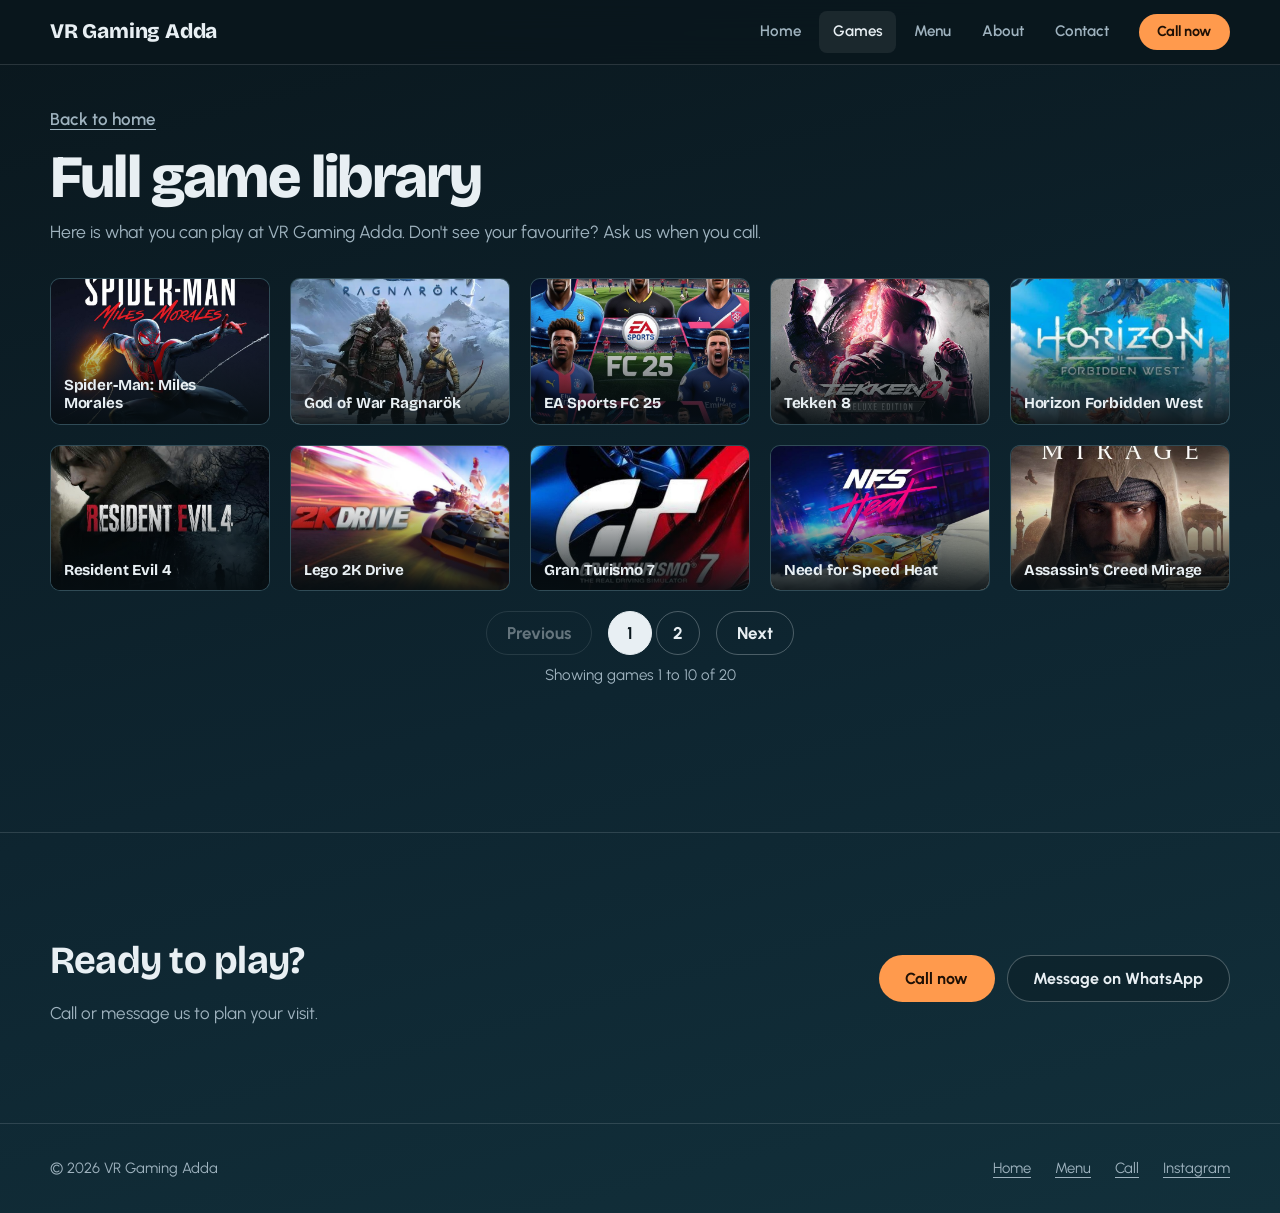
==== commit a299a8e1: "modifying games technique" ====
--- a/games.html
+++ b/games.html
@@ -52,122 +52,11 @@
 
     <section class="section section--tight" aria-label="Game list">
       <div class="container">
-        <ul class="tile-grid tile-grid--library" role="list">
-          <li>
-            <article class="tile reveal">
-              <img src="img/lego.jpeg" alt="" loading="lazy" decoding="async">
-              <h2 class="tile-title">Lego 2K Drive</h2>
-            </article>
-          </li>
-          <li>
-            <article class="tile reveal">
-              <img src="img/gran.jpeg" alt="" loading="lazy" decoding="async">
-              <h2 class="tile-title">Gran Turismo 7</h2>
-            </article>
-          </li>
-          <li>
-            <article class="tile reveal">
-              <img src="img/nfs.jpeg" alt="" loading="lazy" decoding="async">
-              <h2 class="tile-title">Need for Speed Heat</h2>
-            </article>
-          </li>
-          <li>
-            <article class="tile reveal">
-              <img src="img/assasin.jpeg" alt="" loading="lazy" decoding="async">
-              <h2 class="tile-title">Assassin's Creed Mirage</h2>
-            </article>
-          </li>
-          <li>
-            <article class="tile reveal">
-              <img src="img/callofdutymw2.jpeg" alt="" loading="lazy" decoding="async">
-              <h2 class="tile-title">Call of Duty: Modern Warfare II</h2>
-            </article>
-          </li>
-          <li>
-            <article class="tile reveal">
-              <img src="img/gta5.jpeg" alt="" loading="lazy" decoding="async">
-              <h2 class="tile-title">Grand Theft Auto V</h2>
-            </article>
-          </li>
-          <li>
-            <article class="tile reveal">
-              <img src="img/ghost.jpeg" alt="" loading="lazy" decoding="async">
-              <h2 class="tile-title">Ghost of Tsushima</h2>
-            </article>
-          </li>
-          <li>
-            <article class="tile reveal">
-              <img src="img/mortal%20kombat%201.jpeg" alt="" loading="lazy" decoding="async">
-              <h2 class="tile-title">Mortal Kombat 1</h2>
-            </article>
-          </li>
-          <li>
-            <article class="tile reveal">
-              <img src="img/cyberpunk.jpeg" alt="" loading="lazy" decoding="async">
-              <h2 class="tile-title">Cyberpunk 2077</h2>
-            </article>
-          </li>
-          <li>
-            <article class="tile reveal">
-              <img src="img/red%20dead%202.jpeg" alt="" loading="lazy" decoding="async">
-              <h2 class="tile-title">Red Dead Redemption 2</h2>
-            </article>
-          </li>
-          <li>
-            <article class="tile reveal">
-              <img src="img/residen%20evil%202.jpeg" alt="" loading="lazy" decoding="async">
-              <h2 class="tile-title">Resident Evil 2</h2>
-            </article>
-          </li>
-          <li>
-            <article class="tile reveal">
-              <img src="img/tekken%207.jpeg" alt="" loading="lazy" decoding="async">
-              <h2 class="tile-title">Tekken 7</h2>
-            </article>
-          </li>
-          <li>
-            <article class="tile reveal">
-              <img src="img/gow%204.jpeg" alt="" loading="lazy" decoding="async">
-              <h2 class="tile-title">God of War (2018)</h2>
-            </article>
-          </li>
-          <li>
-            <article class="tile reveal">
-              <img src="img/gow3.jpeg" alt="" loading="lazy" decoding="async">
-              <h2 class="tile-title">God of War III</h2>
-            </article>
-          </li>
-          <li>
-            <article class="tile reveal">
-              <img src="img/resident%20evil%204.jpeg" alt="" loading="lazy" decoding="async">
-              <h2 class="tile-title">Resident Evil 4</h2>
-            </article>
-          </li>
-          <li>
-            <article class="tile reveal">
-              <img src="img/horizon%20west.jpeg" alt="" loading="lazy" decoding="async">
-              <h2 class="tile-title">Horizon Forbidden West</h2>
-            </article>
-          </li>
-          <li>
-            <article class="tile reveal">
-              <img src="img/tekken%208.jpeg" alt="" loading="lazy" decoding="async">
-              <h2 class="tile-title">Tekken 8</h2>
-            </article>
-          </li>
-          <li>
-            <article class="tile reveal">
-              <img src="img/fc25.jpeg" alt="" loading="lazy" decoding="async">
-              <h2 class="tile-title">EA Sports FC 25</h2>
-            </article>
-          </li>
-          <li>
-            <article class="tile tile--more reveal">
-              <img src="img/manymore.jpeg" alt="" loading="lazy" decoding="async">
-              <h2 class="tile-title">And many more</h2>
-            </article>
-          </li>
-        </ul>
+        <!-- Filled in by games.js from games-data.js, ten games per page -->
+        <ul class="tile-grid tile-grid--library" id="game-list" role="list" tabindex="-1"></ul>
+        <noscript><p class="noscript-note">Turn on JavaScript to see the game list, or call us to ask what's on the shelf.</p></noscript>
+        <nav class="pager" id="pager" aria-label="Game pages"></nav>
+        <p class="pager-status" id="pager-status" aria-live="polite"></p>
       </div>
     </section>
 
@@ -198,6 +87,8 @@
     </div>
   </footer>
 
+  <script src="games-data.js"></script>
+  <script src="games.js"></script>
   <script src="script.js"></script>
 </body>
 </html>
--- a/style.css
+++ b/style.css
@@ -104,6 +104,7 @@
   cursor: pointer;
   transition: background-color 0.2s ease, border-color 0.2s ease, color 0.2s ease;
 }
+.btn { white-space: nowrap; }
 .btn-primary { background: var(--ember); color: #1f1005; }
 .btn-primary:hover { background: #ffb073; }
 .btn-outline { border-color: var(--line-strong); color: var(--mist); background: rgba(10, 23, 29, 0.35); }
@@ -130,6 +131,9 @@
 }
 
 .logo {
+  min-width: 0;
+  overflow: hidden;
+  text-overflow: ellipsis;
   font-family: var(--font-display);
   font-size: 1.3rem;
   font-weight: 800;
@@ -157,7 +161,7 @@
 .site-nav a:hover,
 .site-nav a[aria-current] { color: var(--mist); background: rgba(232, 239, 243, 0.08); }
 
-.header-actions { display: flex; align-items: center; gap: 0.5rem; }
+.header-actions { display: flex; flex: none; align-items: center; gap: 0.5rem; }
 
 .nav-toggle {
   display: none;
@@ -218,6 +222,12 @@
   .site-nav a { padding: 0.85rem 0.5rem; font-size: 1.05rem; }
 }
 
+@media (max-width: 360px) {
+  .logo { font-size: 0.9rem; line-height: 1.1; white-space: normal; overflow: visible; }
+  .header-actions { gap: 0.35rem; }
+  .header-actions .btn-sm { padding: 0.4rem 0.65rem; font-size: 0.85rem; }
+  .nav-toggle { width: 40px; height: 40px; }
+}
 @media (max-width: 400px) {
   .header-inner { gap: 0.5rem; }
   .logo { font-size: 1.1rem; }
@@ -352,8 +362,18 @@
 @media (min-width: 720px) {
   .tile-grid { grid-template-columns: repeat(3, minmax(0, 1fr)); }
 }
-@media (min-width: 1040px) {
-  .tile-grid--library { grid-template-columns: repeat(4, minmax(0, 1fr)); }
+/* Games page: ten games per page, so 2 columns (5 rows) or 5 columns (2 rows) */
+.tile-grid--library {
+  --tile-ratio: 3 / 2;
+  scroll-margin-top: calc(var(--header-h) + 1rem);
+}
+.tile-grid--library:focus { outline: none; }
+@media (min-width: 720px) {
+  .tile-grid--library { grid-template-columns: repeat(2, minmax(0, 1fr)); }
+}
+@media (min-width: 900px) {
+  .tile-grid--library { grid-template-columns: repeat(5, minmax(0, 1fr)); }
+  .tile-grid--library .tile-title { font-size: 0.95rem; padding: 0.7rem 0.8rem; }
 }
 
 .tile {
@@ -394,6 +414,8 @@
   letter-spacing: -0.01em;
 }
 
+.tile-item--more { grid-column: 1 / -1; }
+.tile--more { aspect-ratio: auto; height: clamp(96px, 14vw, 140px); }
 .tile--more::after { background: rgba(10, 23, 29, 0.62); }
 .tile--more .tile-title {
   top: 0;
@@ -495,16 +517,59 @@
 
 /* ---------- Games page ---------- */
 
-.page-head { padding-block: clamp(2.5rem, 6vw, 4.5rem) 1.5rem; }
-.back-link { display: inline-block; margin-bottom: 1.5rem; color: var(--slate); font-weight: 600; text-underline-offset: 0.25em; }
+.page-head { padding-block: clamp(1.5rem, 4vw, 2.5rem) 1rem; }
+.back-link { display: inline-block; margin-bottom: 0.9rem; color: var(--slate); font-weight: 600; text-underline-offset: 0.25em; }
 .back-link:hover { color: var(--mist); }
 .page-head h1 {
-  font-size: clamp(2.6rem, 8vw, 5rem);
+  font-size: clamp(2.25rem, 6vw, 3.75rem);
   font-weight: 800;
   line-height: 1;
   letter-spacing: -0.03em;
 }
-.page-lead { max-width: 32em; margin: 1rem 0 0; font-size: 1.2rem; color: var(--slate); }
+.page-lead { max-width: 56em; margin: 0.6rem 0 0; font-size: 1.1rem; color: var(--slate); }
+
+/* page buttons under the game list */
+.pager {
+  display: flex;
+  flex-wrap: wrap;
+  align-items: center;
+  justify-content: center;
+  gap: 0.75rem 1rem;
+  margin-top: 1.25rem;
+}
+.pager:empty { display: none; }
+.pager-pages {
+  display: flex;
+  flex-wrap: wrap;
+  justify-content: center;
+  gap: 0.25rem;
+  margin: 0;
+  padding: 0;
+  list-style: none;
+}
+.pager-link,
+.pager-num {
+  display: inline-flex;
+  align-items: center;
+  justify-content: center;
+  min-height: 44px;
+  border: 1px solid var(--line-strong);
+  border-radius: 999px;
+  color: var(--mist);
+  font-weight: 700;
+  text-decoration: none;
+  transition: background-color 0.2s ease, border-color 0.2s ease;
+}
+.pager-link { padding: 0 1.25rem; }
+.pager-num { min-width: 44px; padding: 0 0.5rem; }
+a.pager-link:hover,
+a.pager-num:hover { border-color: var(--mist); background: rgba(232, 239, 243, 0.1); }
+.pager-num[aria-current="page"] { background: var(--mist); border-color: var(--mist); color: var(--ink); }
+.pager-link.is-disabled { opacity: 0.4; }
+.pager-gap { display: inline-flex; align-items: center; min-height: 44px; padding: 0 0.25rem; color: var(--slate); }
+.pager-status { margin: 0.5rem 0 0; text-align: center; color: var(--slate); font-size: 0.95rem; }
+
+.noscript-note { margin: 0; color: var(--slate); }
 
 .cta { border-top: 1px solid var(--line); margin-top: clamp(1rem, 4vw, 3rem); }
 .cta-inner { display: flex; flex-wrap: wrap; align-items: center; justify-content: space-between; gap: 1.5rem 2rem; }
